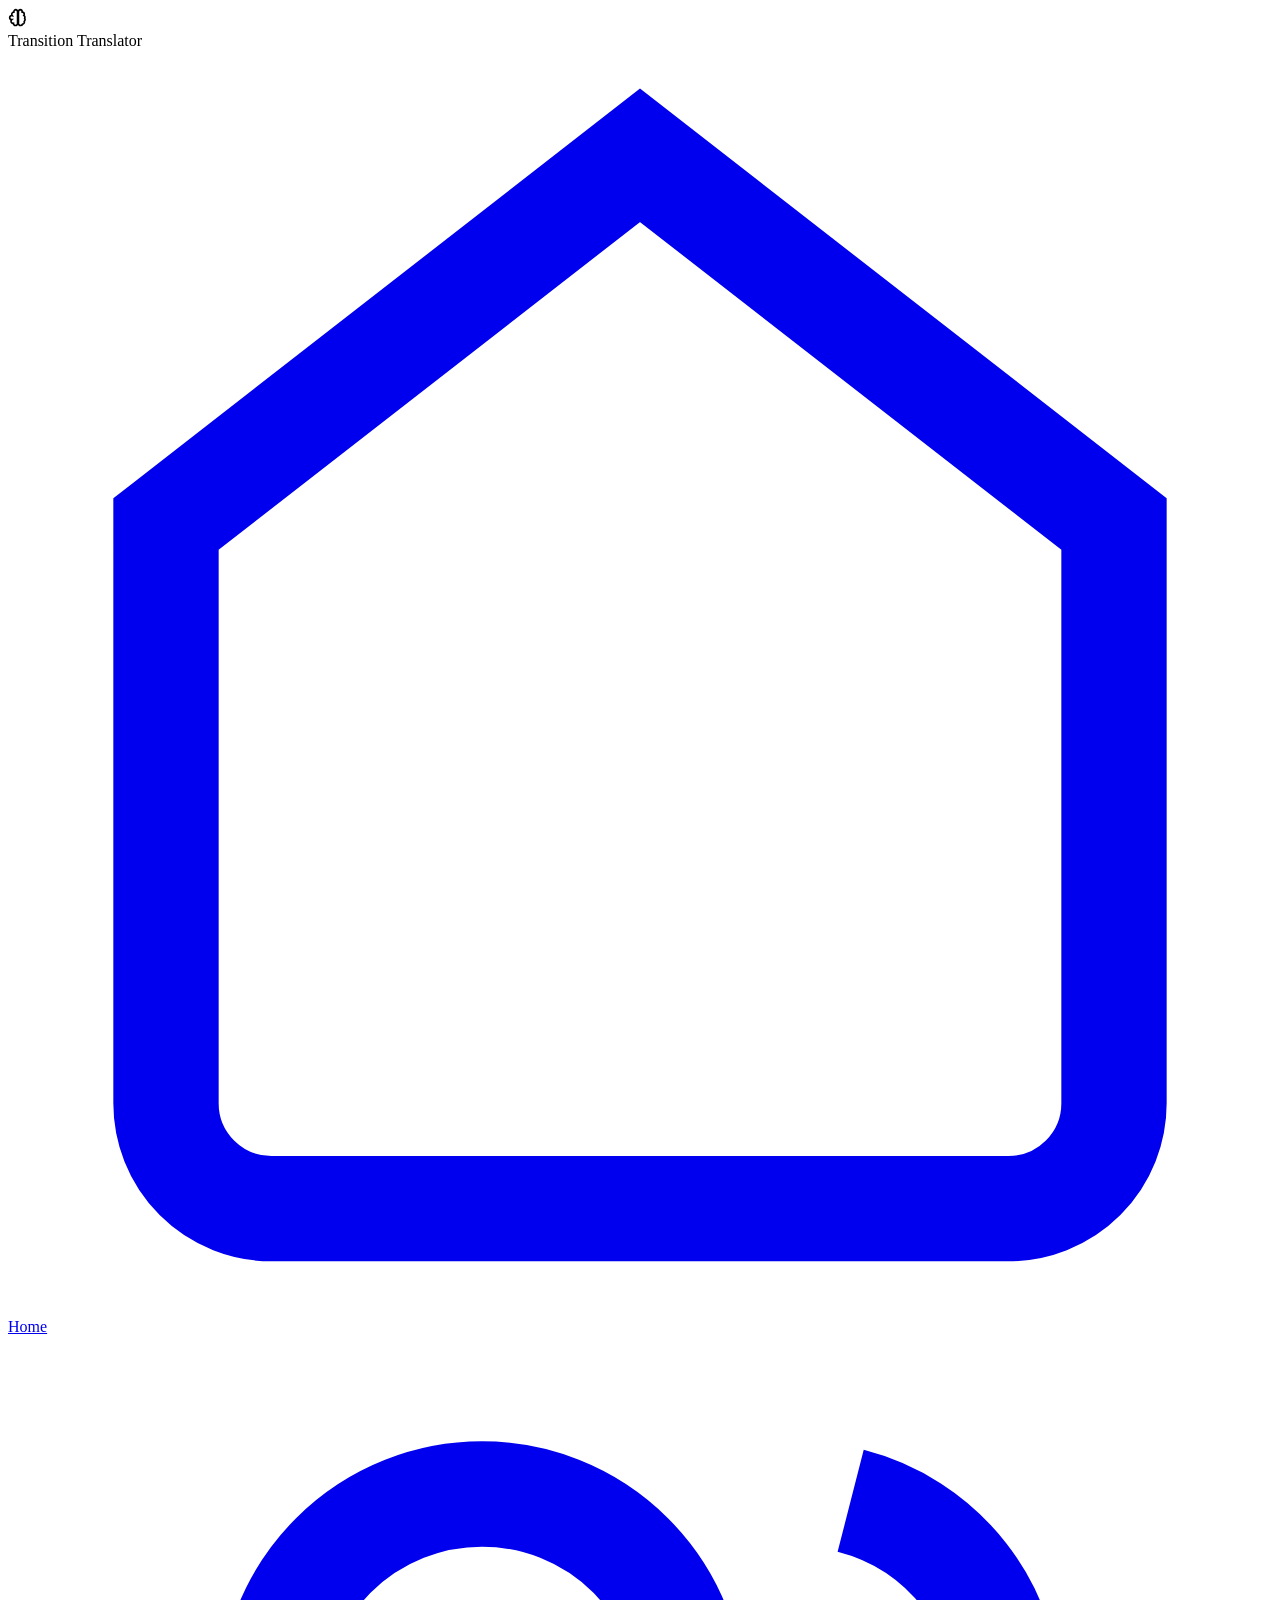
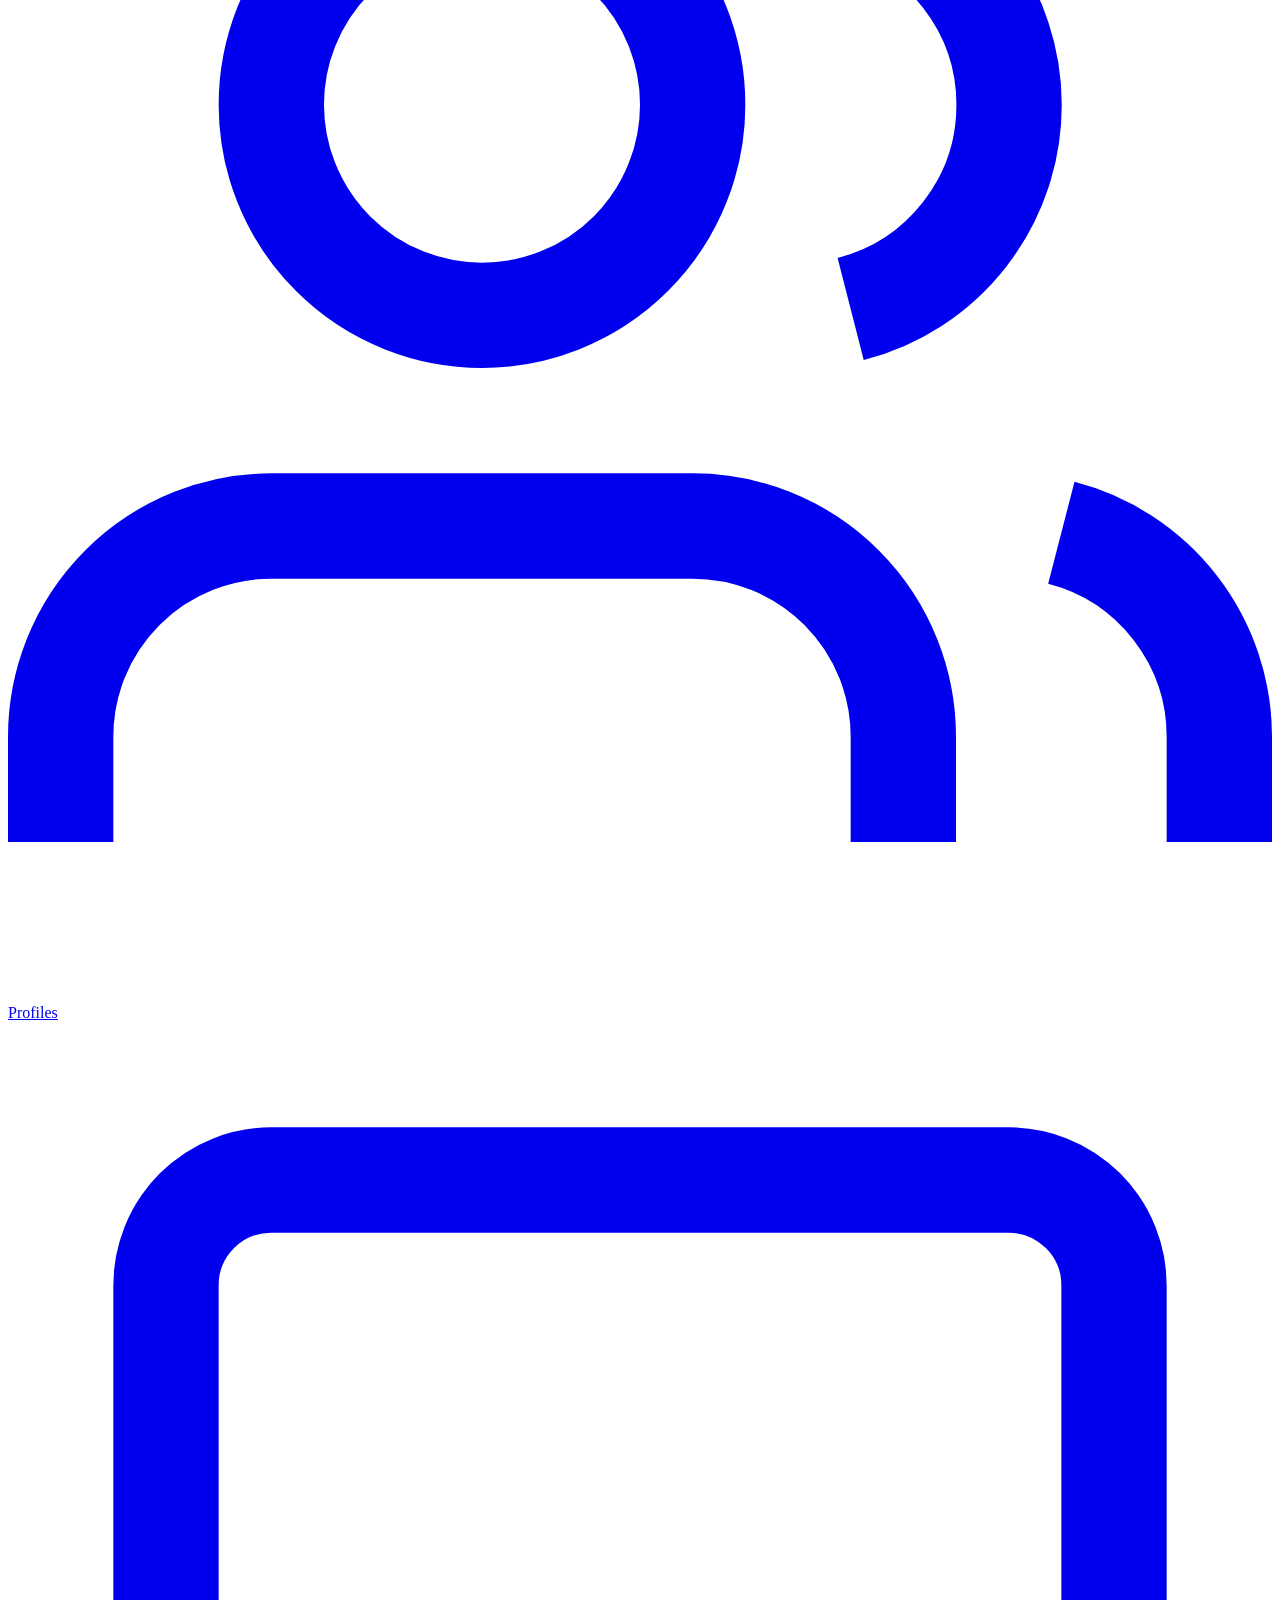
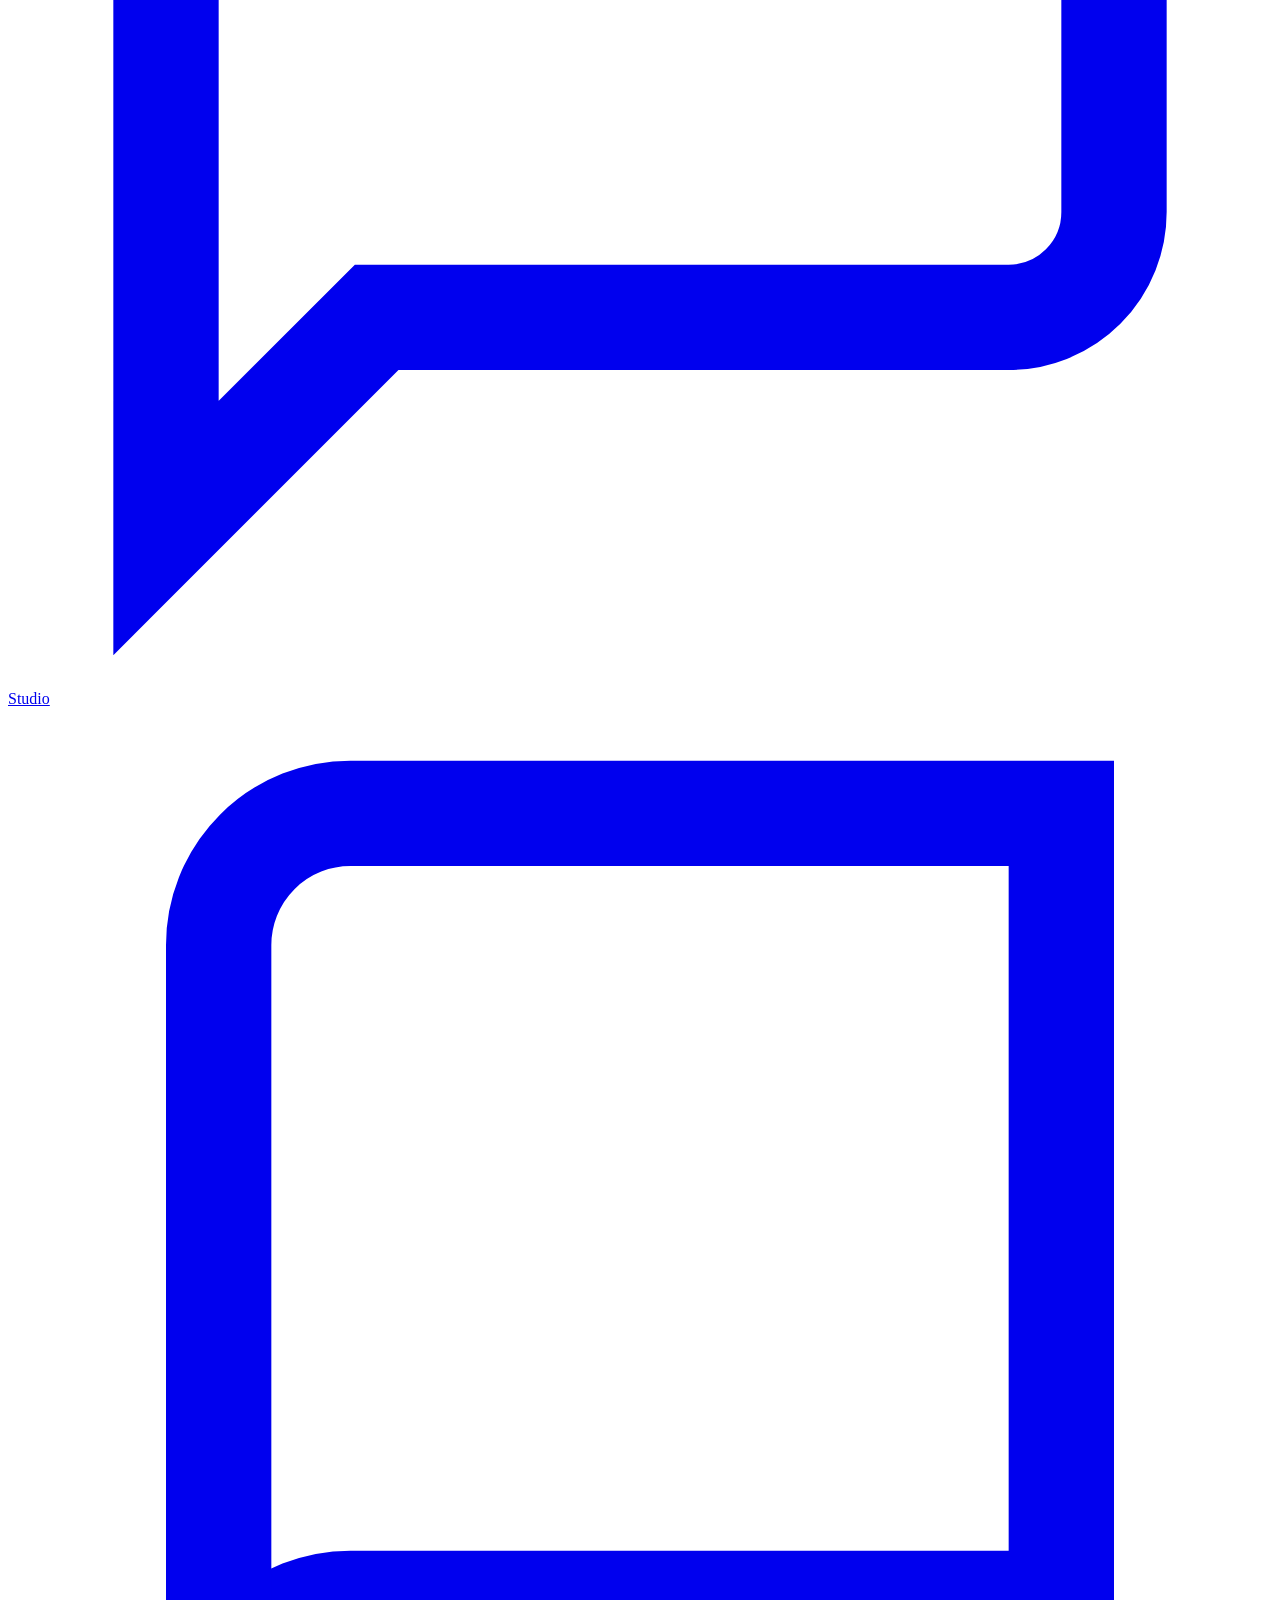
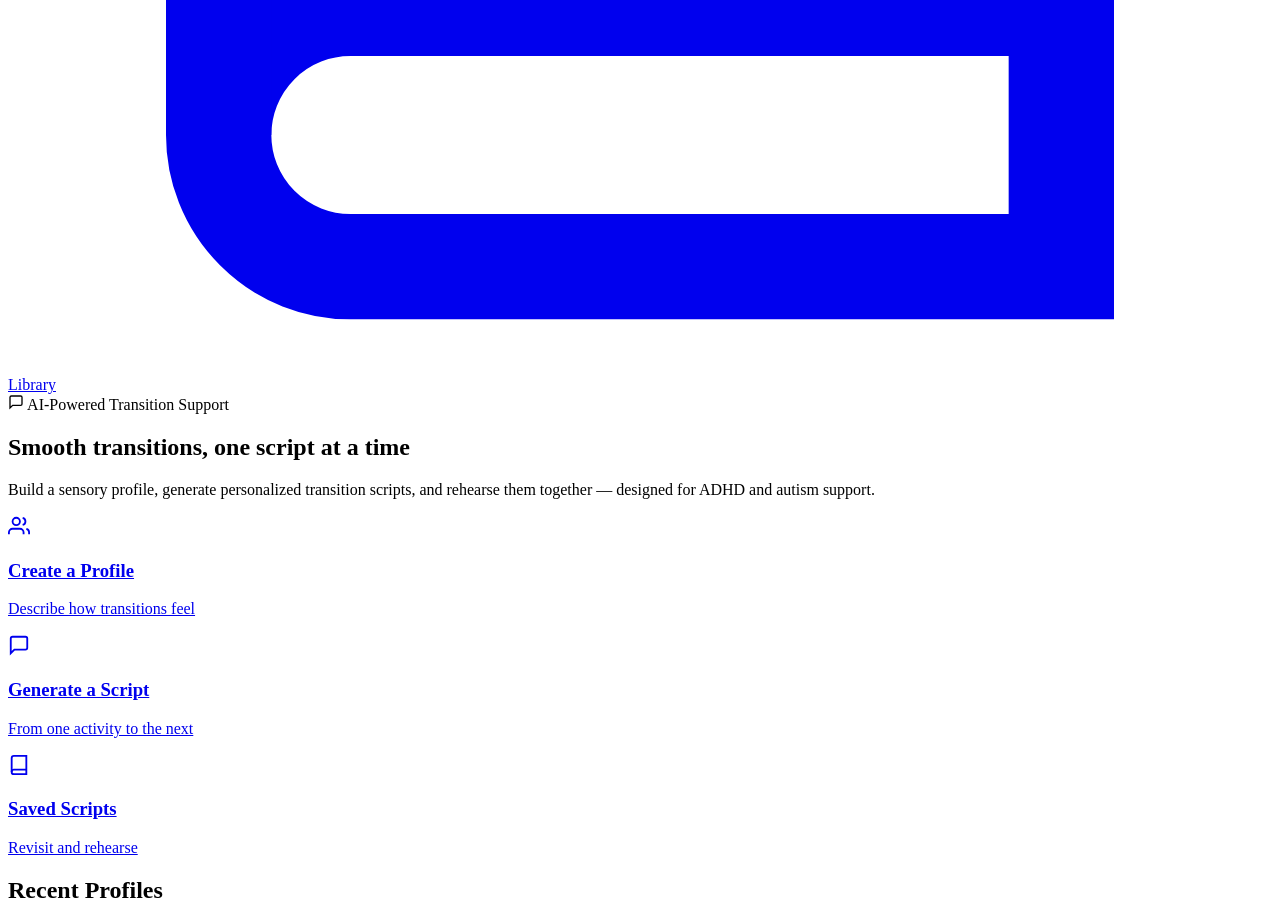
==== index.html @ 9442b2f3 "Implement index.html" ====
<!DOCTYPE html>
<html lang="en">
<head>
  <meta charset="UTF-8" />
  <meta name="viewport" content="width=device-width, initial-scale=1.0" />
  <title>Transition Translator</title>
  <link rel="stylesheet" href="style.css" />
</head>
<body>
  <nav class="navbar">
    <div class="nav-left">
      <div class="nav-logo">
        <svg width="20" height="20" viewBox="0 0 24 24" fill="none" stroke="currentColor" stroke-width="2"><path d="M9.5 2a2.5 2.5 0 0 0-2.5 2.5v.5a2.5 2.5 0 0 0-2.5 2.5c0 .6.2 1.2.5 1.6A2.5 2.5 0 0 0 2 11.5 2.5 2.5 0 0 0 4.5 14a2.5 2.5 0 0 0 2 4.4A2.5 2.5 0 0 0 9 21a2.5 2.5 0 0 0 2.5-2.5v-14A2.5 2.5 0 0 0 9.5 2Z"/><path d="M14.5 2a2.5 2.5 0 0 1 2.5 2.5v.5a2.5 2.5 0 0 1 2.5 2.5c0 .6-.2 1.2-.5 1.6a2.5 2.5 0 0 1 1 3.4A2.5 2.5 0 0 1 19.5 16a2.5 2.5 0 0 1-2 3.4A2.5 2.5 0 0 1 15 21a2.5 2.5 0 0 1-2.5-2.5v-14A2.5 2.5 0 0 1 14.5 2Z"/></svg>
      </div>
      <span>Transition Translator</span>
    </div>
    <div class="nav-links">
      <a href="index.html" class="active"><svg viewBox="0 0 24 24" fill="none" stroke="currentColor" stroke-width="2"><path d="M3 9l9-7 9 7v11a2 2 0 0 1-2 2H5a2 2 0 0 1-2-2z"/></svg>Home</a>
      <a href="profiles.html"><svg viewBox="0 0 24 24" fill="none" stroke="currentColor" stroke-width="2"><path d="M17 21v-2a4 4 0 0 0-4-4H5a4 4 0 0 0-4 4v2"/><circle cx="9" cy="7" r="4"/><path d="M23 21v-2a4 4 0 0 0-3-3.87"/><path d="M16 3.13a4 4 0 0 1 0 7.75"/></svg>Profiles</a>
      <a href="generate.html"><svg viewBox="0 0 24 24" fill="none" stroke="currentColor" stroke-width="2"><path d="M21 15a2 2 0 0 1-2 2H7l-4 4V5a2 2 0 0 1 2-2h14a2 2 0 0 1 2 2z"/></svg>Studio</a>
      <a href="library.html"><svg viewBox="0 0 24 24" fill="none" stroke="currentColor" stroke-width="2"><path d="M4 19.5A2.5 2.5 0 0 1 6.5 17H20"/><path d="M6.5 2H20v20H6.5A2.5 2.5 0 0 1 4 19.5v-15A2.5 2.5 0 0 1 6.5 2z"/></svg>Library</a>
    </div>
  </nav>

  <main class="page">
    <section class="hero">
      <div class="pill">
        <svg width="16" height="16" viewBox="0 0 24 24" fill="none" stroke="currentColor" stroke-width="2"><path d="M21 15a2 2 0 0 1-2 2H7l-4 4V5a2 2 0 0 1 2-2h14a2 2 0 0 1 2 2z"/></svg>
        AI-Powered Transition Support
      </div>
      <h1>Smooth transitions, one script at a time</h1>
      <p>Build a sensory profile, generate personalized transition scripts, and rehearse them together — designed for ADHD and autism support.</p>
    </section>

    <div class="card-grid">
      <a href="profiles.html" class="action-card">
        <div class="action-icon">
          <svg width="22" height="22" viewBox="0 0 24 24" fill="none" stroke="currentColor" stroke-width="2"><path d="M17 21v-2a4 4 0 0 0-4-4H5a4 4 0 0 0-4 4v2"/><circle cx="9" cy="7" r="4"/><path d="M23 21v-2a4 4 0 0 0-3-3.87"/><path d="M16 3.13a4 4 0 0 1 0 7.75"/></svg>
        </div>
        <h3>Create a Profile</h3>
        <p>Describe how transitions feel</p>
      </a>

      <a href="generate.html" class="action-card">
        <div class="action-icon">
          <svg width="22" height="22" viewBox="0 0 24 24" fill="none" stroke="currentColor" stroke-width="2"><path d="M21 15a2 2 0 0 1-2 2H7l-4 4V5a2 2 0 0 1 2-2h14a2 2 0 0 1 2 2z"/></svg>
        </div>
        <h3>Generate a Script</h3>
        <p>From one activity to the next</p>
      </a>

      <a href="library.html" class="action-card">
        <div class="action-icon">
          <svg width="22" height="22" viewBox="0 0 24 24" fill="none" stroke="currentColor" stroke-width="2"><path d="M4 19.5A2.5 2.5 0 0 1 6.5 17H20"/><path d="M6.5 2H20v20H6.5A2.5 2.5 0 0 1 4 19.5v-15A2.5 2.5 0 0 1 6.5 2z"/></svg>
        </div>
        <h3>Saved Scripts</h3>
        <p>Revisit and rehearse</p>
      </a>
    </div>

    <h2 class="section-title">Recent Profiles</h2>
    <div id="recentProfiles"></div>
  </main>

  <script src="app-data.js"></script>
  <script>
    const container = document.getElementById("recentProfiles");
    const profiles = AppData.getProfiles().slice(0, 5);

    if (profiles.length === 0) {
      container.innerHTML = `
        <div class="empty-state">
          No profiles yet. <a href="profiles.html" style="color: var(--accent); font-weight: 600;">Create your first one →</a>
        </div>`;
    } else {
      container.innerHTML = profiles
        .map(
          (p) => `
        <a href="generate.html?profile=${p.id}" class="list-item">
          <div>
            <h4>${escapeHtml(p.name)}</h4>
            <div class="meta">${escapeHtml(p.type)} · ${escapeHtml(p.tone)}</div>
          </div>
          <span class="arrow">
            <svg width="18" height="18" viewBox="0 0 24 24" fill="none" stroke="currentColor" stroke-width="2"><path d="M5 12h14M12 5l7 7-7 7"/></svg>
          </span>
        </a>`
        )
        .join("");
    }

    function escapeHtml(str) {
      const div = document.createElement("div");
      div.textContent = str;
      return div.innerHTML;
    }
  </script>
</body>
</html>
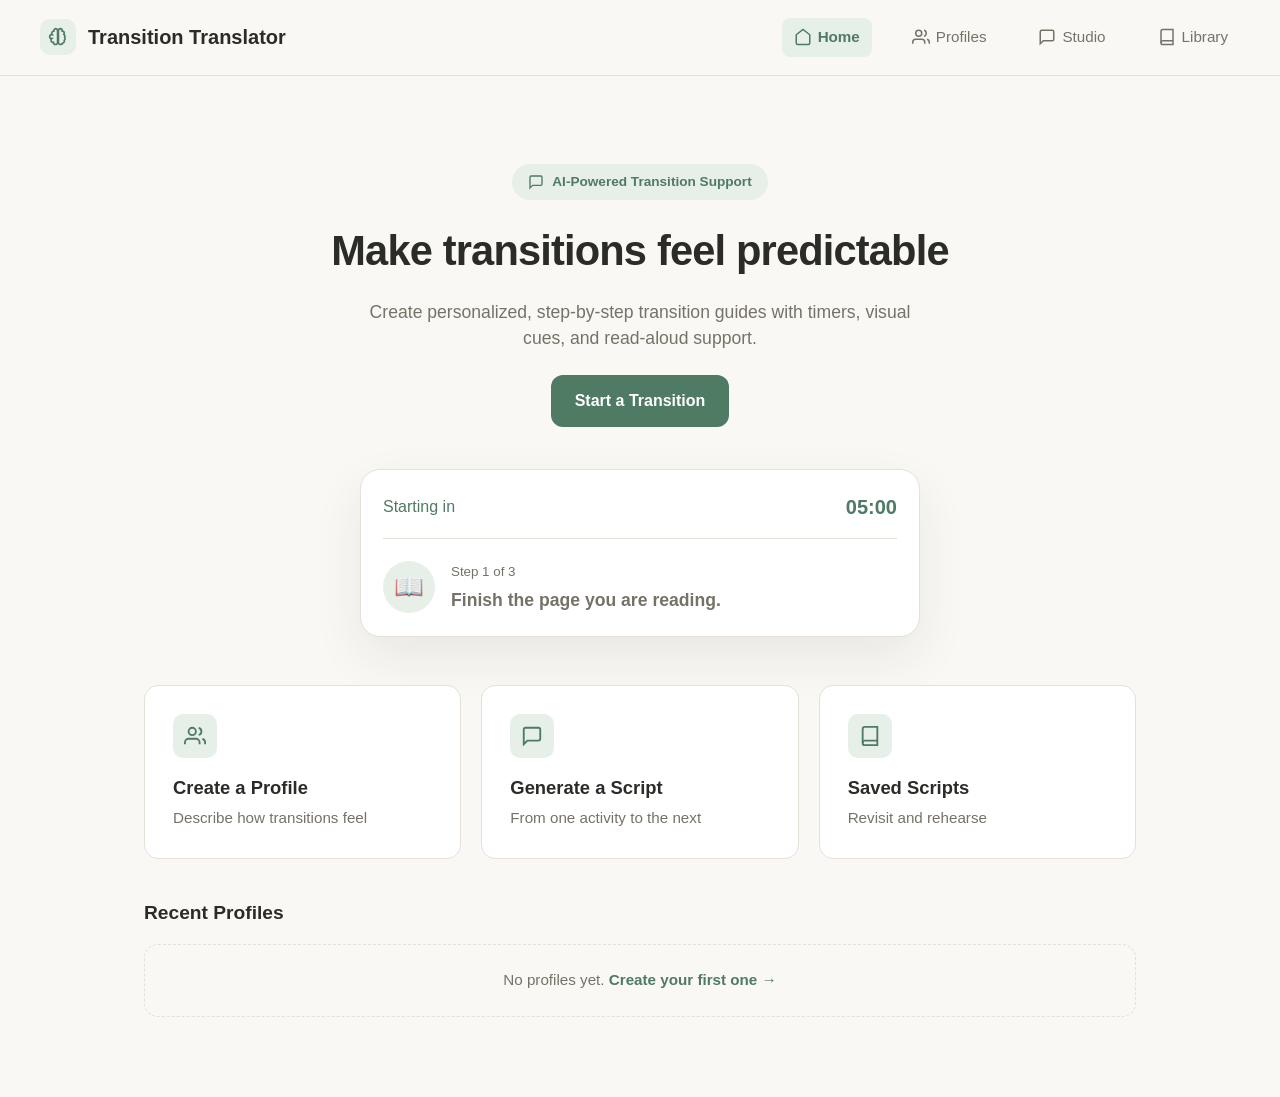
==== commit b76618e9: "Improve homepage and studio UI" ====
--- a/index.html
+++ b/index.html
@@ -28,8 +28,33 @@
         <svg width="16" height="16" viewBox="0 0 24 24" fill="none" stroke="currentColor" stroke-width="2"><path d="M21 15a2 2 0 0 1-2 2H7l-4 4V5a2 2 0 0 1 2-2h14a2 2 0 0 1 2 2z"/></svg>
         AI-Powered Transition Support
       </div>
-      <h1>Smooth transitions, one script at a time</h1>
-      <p>Build a sensory profile, generate personalized transition scripts, and rehearse them together — designed for ADHD and autism support.</p>
+      <h1>Make transitions feel predictable</h1>
+
+<p>
+  Create personalized, step-by-step transition guides with timers,
+  visual cues, and read-aloud support.
+</p>
+
+<a href="generate.html" class="hero-cta">
+  Start a Transition
+</a>
+
+<div class="transition-preview">
+  <div class="preview-top">
+    <span>Starting in</span>
+    <strong>05:00</strong>
+  </div>
+
+  <div class="preview-step">
+    <div class="preview-icon">📖</div>
+
+    <div>
+      <small>Step 1 of 3</small>
+      <p>Finish the page you are reading.</p>
+    </div>
+  </div>
+</div>
+
     </section>
 
     <div class="card-grid">
@@ -96,4 +121,5 @@
     }
   </script>
 </body>
-</html>+</html>
+
--- a/style.css
+++ b/style.css
@@ -0,0 +1,675 @@
+:root {
+  --bg: #faf8f4;
+  --card: #ffffff;
+  --text: #2b2b28;
+  --text-muted: #767268;
+  --accent: #4f7a63;
+  --accent-light: #e7efe9;
+  --border: #e5e0d8;
+  --radius: 14px;
+}
+
+* {
+  box-sizing: border-box;
+}
+
+body {
+  margin: 0;
+  font-family: -apple-system, "Segoe UI", Roboto, sans-serif;
+  background: var(--bg);
+  color: var(--text);
+  line-height: 1.5;
+}
+
+a {
+  text-decoration: none;
+  color: inherit;
+}
+
+/* ---- Nav ---- */
+
+.navbar {
+  display: flex;
+  align-items: center;
+  justify-content: space-between;
+  padding: 18px 40px;
+  border-bottom: 1px solid var(--border);
+}
+
+.nav-left {
+  display: flex;
+  align-items: center;
+  gap: 12px;
+  font-size: 1.25rem;
+  font-weight: 700;
+}
+
+.nav-logo {
+  width: 36px;
+  height: 36px;
+  border-radius: 10px;
+  background: var(--accent-light);
+  display: flex;
+  align-items: center;
+  justify-content: center;
+  color: var(--accent);
+}
+
+.nav-links {
+  display: flex;
+  align-items: center;
+  gap: 28px;
+  color: var(--text-muted);
+  font-size: 0.95rem;
+}
+
+.nav-links a {
+  display: flex;
+  align-items: center;
+  gap: 6px;
+  padding: 8px 12px;
+  border-radius: 8px;
+}
+
+.nav-links a.active {
+  background: var(--accent-light);
+  color: var(--accent);
+  font-weight: 600;
+}
+
+.nav-links a:hover {
+  color: var(--accent);
+}
+
+.nav-links svg {
+  width: 18px;
+  height: 18px;
+}
+
+/* ---- Layout ---- */
+
+.page {
+  max-width: 1040px;
+  margin: 0 auto;
+  padding: 40px 24px 80px;
+}
+
+.page-narrow {
+  max-width: 640px;
+  margin: 0 auto;
+  padding: 40px 24px 80px;
+}
+
+/* ---- Hero ---- */
+
+.hero {
+  text-align: center;
+  padding: 48px 0 8px;
+}
+
+.pill {
+  display: inline-flex;
+  align-items: center;
+  gap: 8px;
+  background: var(--accent-light);
+  color: var(--accent);
+  font-size: 0.85rem;
+  font-weight: 600;
+  padding: 8px 16px;
+  border-radius: 999px;
+  margin-bottom: 20px;
+}
+
+.hero h1 {
+  font-size: 2.6rem;
+  font-weight: 800;
+  margin: 0 0 16px;
+  letter-spacing: -0.02em;
+}
+
+.hero p {
+  color: var(--text-muted);
+  font-size: 1.1rem;
+  max-width: 560px;
+  margin: 0 auto;
+}
+
+/* ---- Cards grid ---- */
+
+.card-grid {
+  display: grid;
+  grid-template-columns: repeat(3, 1fr);
+  gap: 20px;
+  margin: 40px 0;
+}
+
+@media (max-width: 720px) {
+  .card-grid {
+    grid-template-columns: 1fr;
+  }
+}
+
+.action-card {
+  background: var(--card);
+  border: 1px solid var(--border);
+  border-radius: var(--radius);
+  padding: 28px;
+  transition: box-shadow 0.15s, transform 0.15s;
+  display: block;
+}
+
+.action-card:hover {
+  box-shadow: 0 4px 16px rgba(0, 0, 0, 0.06);
+  transform: translateY(-2px);
+}
+
+.action-icon {
+  width: 44px;
+  height: 44px;
+  border-radius: 10px;
+  background: var(--accent-light);
+  color: var(--accent);
+  display: flex;
+  align-items: center;
+  justify-content: center;
+  margin-bottom: 16px;
+}
+
+.action-card h3 {
+  margin: 0 0 6px;
+  font-size: 1.15rem;
+}
+
+.action-card p {
+  margin: 0;
+  color: var(--text-muted);
+  font-size: 0.95rem;
+}
+
+/* ---- Section list ---- */
+
+.section-title {
+  font-size: 1.2rem;
+  font-weight: 700;
+  margin: 32px 0 16px;
+}
+
+.list-item {
+  background: var(--card);
+  border: 1px solid var(--border);
+  border-radius: var(--radius);
+  padding: 18px 22px;
+  display: flex;
+  align-items: center;
+  justify-content: space-between;
+  margin-bottom: 12px;
+}
+
+.list-item:hover {
+  box-shadow: 0 2px 10px rgba(0, 0, 0, 0.05);
+}
+
+.list-item h4 {
+  margin: 0 0 4px;
+  font-size: 1.05rem;
+}
+
+.list-item .meta {
+  color: var(--text-muted);
+  font-size: 0.88rem;
+}
+
+.list-item .arrow {
+  color: var(--text-muted);
+}
+
+.empty-state {
+  color: var(--text-muted);
+  font-size: 0.95rem;
+  padding: 24px;
+  text-align: center;
+  border: 1px dashed var(--border);
+  border-radius: var(--radius);
+}
+
+/* ---- Forms ---- */
+
+.form-card {
+  background: var(--card);
+  border: 1px solid var(--border);
+  border-radius: var(--radius);
+  padding: 28px;
+}
+
+label {
+  display: block;
+  font-weight: 600;
+  margin-top: 16px;
+  margin-bottom: 6px;
+  font-size: 0.92rem;
+}
+
+input[type="text"],
+select,
+textarea {
+  width: 100%;
+  padding: 12px;
+  border: 1px solid var(--border);
+  border-radius: 8px;
+  font-size: 1rem;
+  font-family: inherit;
+  background: white;
+}
+
+textarea {
+  min-height: 70px;
+  resize: vertical;
+}
+
+.chip-group {
+  display: flex;
+  gap: 8px;
+  flex-wrap: wrap;
+  margin-top: 6px;
+}
+
+.chip {
+  padding: 8px 14px;
+  border-radius: 999px;
+  border: 1px solid var(--border);
+  background: white;
+  cursor: pointer;
+  font-size: 0.9rem;
+}
+
+.chip.selected {
+  background: var(--accent);
+  color: white;
+  border-color: var(--accent);
+}
+
+button {
+  cursor: pointer;
+  font-family: inherit;
+  font-size: 1rem;
+}
+
+.btn-primary {
+  margin-top: 22px;
+  width: 100%;
+  padding: 14px;
+  background: var(--accent);
+  color: white;
+  border: none;
+  border-radius: 8px;
+  font-weight: 600;
+}
+
+.btn-primary:hover {
+  opacity: 0.92;
+}
+
+.btn-secondary {
+  padding: 8px 14px;
+  background: white;
+  border: 1px solid var(--border);
+  border-radius: 8px;
+  font-size: 0.88rem;
+  color: var(--text-muted);
+}
+
+.btn-secondary:hover {
+  color: var(--accent);
+  border-color: var(--accent);
+}
+
+/* ---- Result / script display ---- */
+
+.result {
+  background: var(--accent-light);
+  border-radius: var(--radius);
+  padding: 24px;
+  margin-top: 24px;
+}
+
+.result h2 {
+  margin-top: 0;
+  font-size: 1.1rem;
+}
+
+#scriptText {
+  font-size: 1.15rem;
+  white-space: pre-wrap;
+}
+
+.feedback {
+  margin-top: 20px;
+  border-top: 1px solid var(--border);
+  padding-top: 16px;
+}
+
+.feedback-btn {
+  background: white;
+  border: 1px solid var(--border);
+  border-radius: 8px;
+  padding: 8px 14px;
+  margin-right: 8px;
+  margin-top: 8px;
+}
+
+.feedback-btn:hover {
+  background: white;
+  border-color: var(--accent);
+}
+
+.hidden {
+  display: none;
+}
+
+.error {
+  color: #b3261e;
+  margin-top: 16px;
+}
+
+/* ---- Step-through generator UI ---- */
+
+.timer-bar {
+  display: flex;
+  align-items: center;
+  justify-content: space-between;
+  background: var(--accent-light);
+  border-radius: 10px;
+  padding: 12px 18px;
+  margin-bottom: 18px;
+  font-weight: 600;
+  color: var(--accent);
+}
+
+.timer-bar .timer-clock {
+  font-variant-numeric: tabular-nums;
+  font-size: 1.1rem;
+}
+
+.reason-banner {
+  background: #fbf3e3;
+  border: 1px solid #ecdcb0;
+  border-radius: 10px;
+  padding: 12px 16px;
+  margin-bottom: 18px;
+  font-size: 0.92rem;
+  color: #6b5b2a;
+}
+
+.progress-dots {
+  display: flex;
+  gap: 8px;
+  justify-content: center;
+  margin-bottom: 18px;
+}
+
+.dot {
+  width: 9px;
+  height: 9px;
+  border-radius: 50%;
+  background: var(--border);
+}
+
+.dot.active {
+  background: var(--accent);
+  transform: scale(1.2);
+}
+
+.dot.done {
+  background: var(--accent-light);
+  border: 1.5px solid var(--accent);
+}
+
+.step-card {
+  text-align: center;
+  padding: 20px 10px 8px;
+}
+
+.step-icon {
+  width: 72px;
+  height: 72px;
+  border-radius: 50%;
+  background: var(--accent-light);
+  display: flex;
+  align-items: center;
+  justify-content: center;
+  font-size: 2.2rem;
+  margin: 0 auto 18px;
+}
+
+.step-text {
+  font-size: 1.25rem;
+  font-weight: 600;
+  margin: 0 0 24px;
+  line-height: 1.4;
+}
+
+.step-nav {
+  display: flex;
+  gap: 10px;
+  justify-content: center;
+  margin-bottom: 6px;
+}
+
+.step-nav button {
+  padding: 12px 20px;
+  border-radius: 8px;
+  border: none;
+  font-weight: 600;
+}
+
+.btn-next {
+  background: var(--accent);
+  color: white;
+}
+
+.btn-back {
+  background: white;
+  border: 1px solid var(--border) !important;
+  color: var(--text-muted);
+}
+
+.btn-extend {
+  display: block;
+  margin: 14px auto 0;
+  background: none;
+  border: none;
+  color: var(--text-muted);
+  text-decoration: underline;
+  font-size: 0.88rem;
+}
+
+.btn-extend:hover {
+  color: var(--accent);
+}
+
+.btn-read {
+  display: inline-flex;
+  align-items: center;
+  gap: 6px;
+  background: white;
+  border: 1px solid var(--border);
+  border-radius: 8px;
+  padding: 8px 14px;
+  font-size: 0.88rem;
+  color: var(--text-muted);
+  margin-top: 10px;
+}
+
+.btn-read:hover {
+  color: var(--accent);
+  border-color: var(--accent);
+}
+
+.closing-card {
+  text-align: center;
+  padding: 10px;
+}
+
+.closing-check {
+  width: 56px;
+  height: 56px;
+  border-radius: 50%;
+  background: var(--accent);
+  color: white;
+  display: flex;
+  align-items: center;
+  justify-content: center;
+  margin: 0 auto 16px;
+  font-size: 1.6rem;
+}
+
+.extend-toast {
+  text-align: center;
+  color: var(--accent);
+  font-size: 0.88rem;
+  margin-top: 8px;
+}
+
+.hero-cta {
+  display: inline-flex;
+  align-items: center;
+  justify-content: center;
+  margin-top: 24px;
+  padding: 14px 24px;
+  border-radius: 12px;
+  background: var(--accent);
+  color: white;
+  font-weight: 700;
+  transition: transform 0.18s ease, box-shadow 0.18s ease;
+}
+
+.hero-cta:hover {
+  transform: translateY(-2px);
+  box-shadow: 0 10px 24px rgba(79, 122, 99, 0.2);
+}
+
+.transition-preview {
+  max-width: 560px;
+  margin: 42px auto 0;
+  padding: 22px;
+  background: white;
+  border: 1px solid var(--border);
+  border-radius: 20px;
+  box-shadow: 0 20px 50px rgba(43, 43, 40, 0.08);
+  text-align: left;
+}
+
+.preview-top {
+  display: flex;
+  justify-content: space-between;
+  align-items: center;
+  padding-bottom: 16px;
+  border-bottom: 1px solid var(--border);
+  color: var(--accent);
+}
+
+.preview-top strong {
+  font-size: 1.25rem;
+}
+
+.preview-step {
+  display: flex;
+  align-items: center;
+  gap: 16px;
+  padding-top: 20px;
+}
+
+.preview-icon {
+  width: 52px;
+  height: 52px;
+  display: grid;
+  place-items: center;
+  border-radius: 50%;
+  background: var(--accent-light);
+  font-size: 1.5rem;
+}
+
+.preview-step small {
+  color: var(--text-muted);
+}
+
+.preview-step p {
+  margin: 4px 0 0;
+  font-weight: 600;
+}
+
+.studio-heading {
+  margin-bottom: 24px;
+}
+
+.studio-kicker {
+  display: inline-block;
+  margin-bottom: 8px;
+  color: var(--accent);
+  font-size: 0.82rem;
+  font-weight: 700;
+  text-transform: uppercase;
+  letter-spacing: 0.08em;
+}
+
+.studio-heading h1 {
+  margin: 0 0 8px;
+  font-size: 2rem;
+  letter-spacing: -0.03em;
+}
+
+.studio-heading p {
+  margin: 0;
+  color: var(--text-muted);
+}
+
+.form-section {
+  display: grid;
+  grid-template-columns: 36px 1fr;
+  gap: 14px;
+  align-items: start;
+  padding: 18px 0;
+  border-bottom: 1px solid var(--border);
+}
+
+.form-section:first-child {
+  padding-top: 0;
+}
+
+.form-section:last-of-type {
+  border-bottom: none;
+}
+
+.form-section-number,
+.form-section-icon {
+  width: 32px;
+  height: 32px;
+  display: grid;
+  place-items: center;
+  border-radius: 50%;
+  background: var(--accent-light);
+  color: var(--accent);
+  font-weight: 700;
+}
+
+.form-section-content label {
+  margin-top: 2px;
+}
+
+.field-help {
+  margin: 7px 0 0;
+  color: var(--text-muted);
+  font-size: 0.84rem;
+}
+
+.transition-arrow {
+  text-align: center;
+  color: var(--accent);
+  font-size: 1.4rem;
+  line-height: 1;
+  margin: 2px 0;
+}
+
+.form-section-optional {
+  border-bottom: none;
+}
